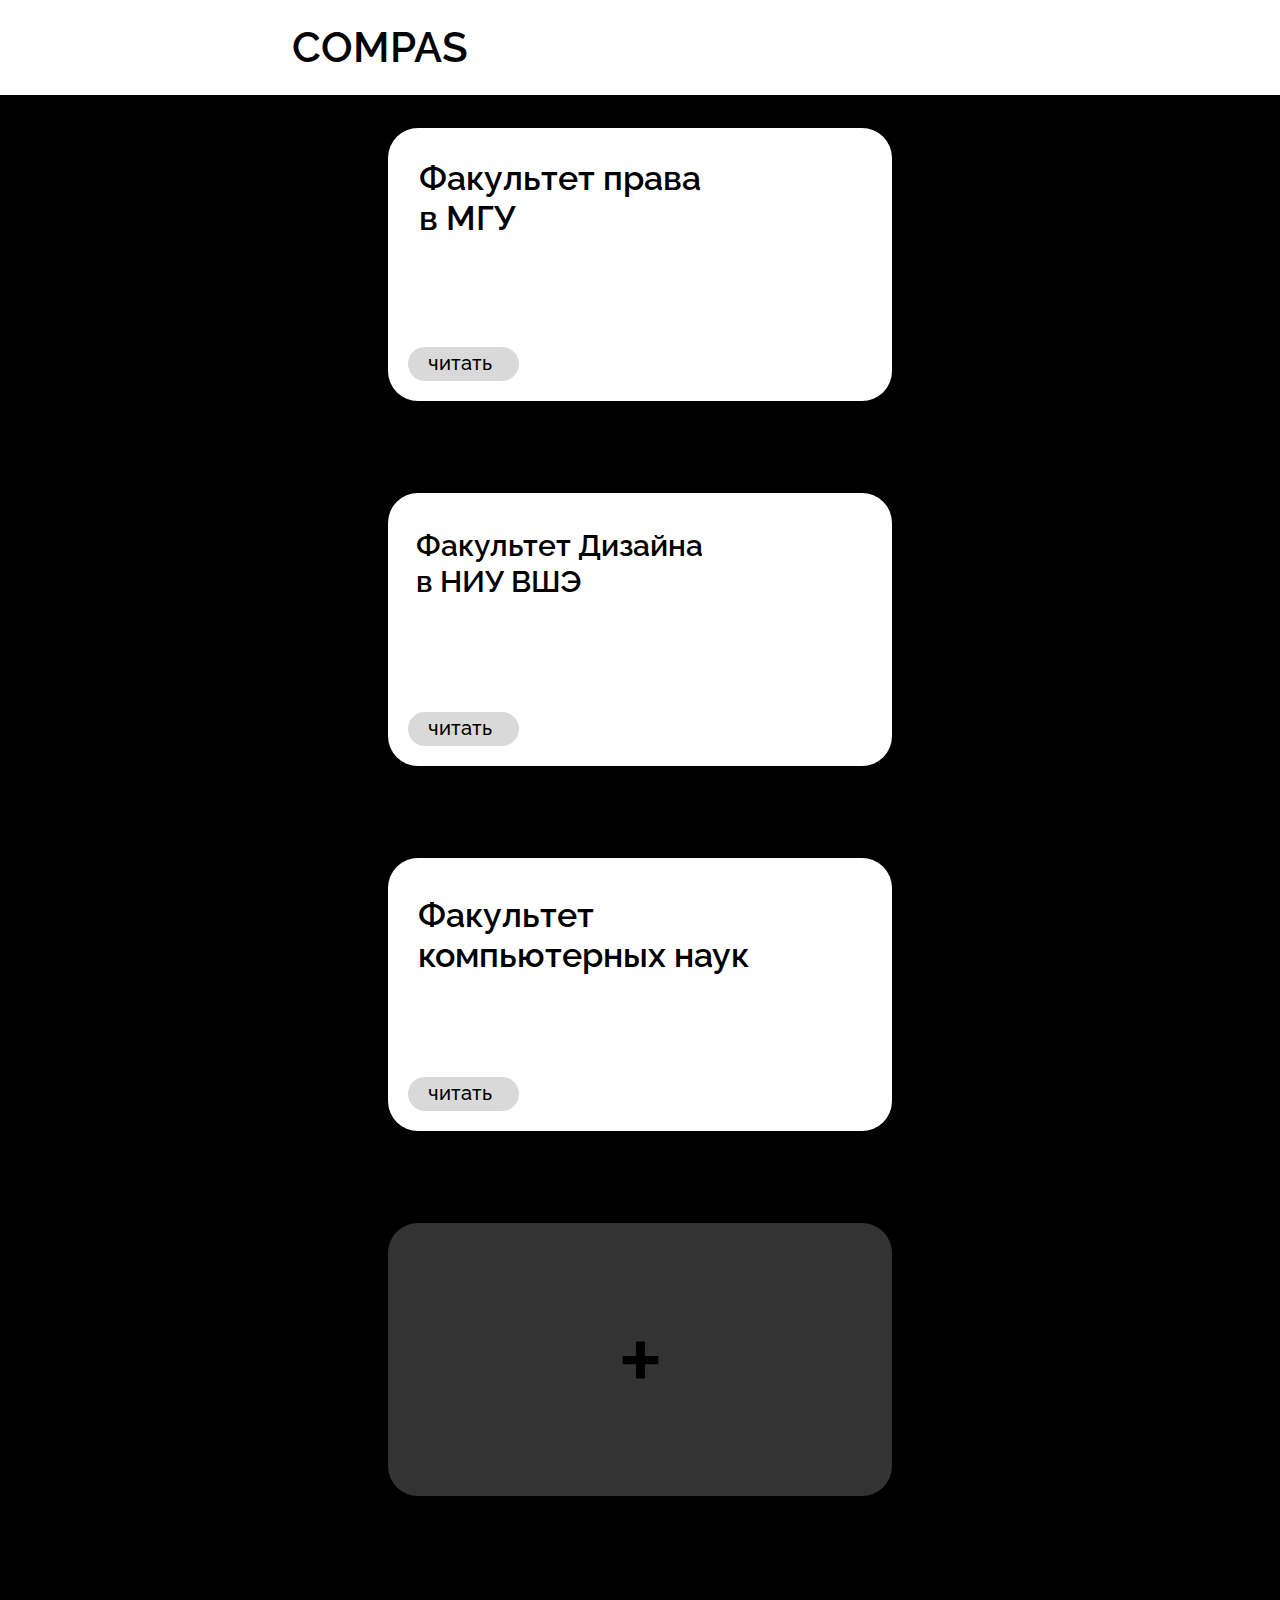
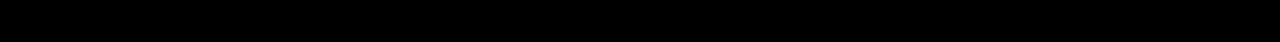
==== blog.html @ 0d0ec93b "compas" ====
<!DOCTYPE html>
<html lang="ru">
<head>
    <meta charset="UTF-8">
    <meta http-equiv="X-UA-Compatible" content="IE=edge">
    <meta name="viewport" content="width=device-width, initial-scale=1.0">
    <title>COMPAS</title>
    <link rel="stylesheet" href="css/blog.css">
    <link rel="preconnect" href="https://fonts.googleapis.com">
    <link rel="preconnect" href="https://fonts.gstatic.com" crossorigin>
    <link href="https://fonts.googleapis.com/css2?family=Montserrat:wght@700&display=swap" rel="stylesheet">
    <link href="https://fonts.googleapis.com/css2?family=Raleway:wght@400;600;700&display=swap" rel="stylesheet">
</head>
<body class="body bg--black">
    <header class="header">
        <div class="container">
            <div class="header-wrapper">
                <a class="header__logo" href="./index.html">Compas</a>    
                <nav class="header__nav nav">
                    <a class="nav__link nav__link--selected" href="./index.html">О нас</a>
                    <a class="nav__link" href="#articles">Статьи</a>    
                    <a class="nav__link" href="#subscribe">Подписаться</a>
                </nav>
            </div>
        </div>
    </header>

    <section class="faculties">
        <div class="faculties-wrapper">
            <div class="faculty__card card">
                <h2 class="card__title title-1">Факультет права 
                    <br>в МГУ</h2>
                <a href="#" class="card__btn">читать</a>
            </div>
            <div class="faculty__card card">
                <h2 class="card__title title-2">Факультет Дизайна<br>в НИУ ВШЭ</h2>
                <a href="./post.html" class="card__btn">читать</a>
            </div>
            <div class="faculty__card card">
                <h2 class="card__title title-3">Факультет<br>компьютерных наук</h2>
                <a href="#" class="card__btn">читать</a>
            </div>
            <div class="empty__card">
                <div class="empty__card__content">+</div>
            </div>
        </div>
    </section>
---- css/blog.css ----
@import url("reset.css");
@import url("common.css");

.faculties {
    padding: 128px 135px 146px;
}
@media screen and (max-width: 835px) {
    .faculties {
        padding: 60px 20px;
    }
}
.faculties-wrapper {
    display: flex;
    flex-direction: row;
    flex-wrap: wrap;
    column-gap: 158px;
    row-gap: 92px;
    justify-content: center;
}

.faculty__card {
    border-radius: 30px;
    background-color: white;
    width: 504px;
    height: 273px;
    padding: 20px;
    box-sizing: border-box;
    display: flex;
    flex-direction: column;
    justify-content: space-between;
}
@media screen and (max-width: 835px) {
    .facultiy__card {
        width: 100%;  
    }
}
.card__title {
    font-weight: 600;
    font-size: 34px;
    line-height: 40px;
    text-transform: initial;
    background-size: contain;
}

.title-1 {
    background: url('../img/blog/title-1.png') center left no-repeat;
    padding: 10px 23px 10px 11px;
    max-width: 283px;
}
.title-2 {
    background: url('../img/blog/title-2.png') center left no-repeat;
    padding: 15px 5px 14px 8px;
    font-size: 30px;
    line-height: 36px;
    max-width: 296px;

}
.title-3 {
    background: url('../img/blog/title-3.png') center left no-repeat;
    padding: 17px 15px 15px 10px;
    max-width: 335px;
}

.card__btn {
    width: 111px;
    height: 34px;
    border-radius: 70px;
    cursor: pointer;
    background-color: #D9D9D9;
    padding: 8px 20px; 
    border: none;
    font-weight: 500;
    font-size: 20px;
    line-height: 17px;
    text-decoration: none;
    color: var(--col-black);
    box-sizing: border-box;
}

.empty__card {
    border-radius: 30px;
    background-color: rgba(255, 255, 255, 0.2);
    width: 504px;
    height: 273px;
    box-sizing: border-box;
    display: flex;
    flex-direction: row;
    align-items: center;
    justify-content: center;
}

.empty__card__content {
    font-weight: 500;
    font-size: 113px;
    line-height: 30px;
    /* or 30px */
    text-align: center;
    color: black;
}
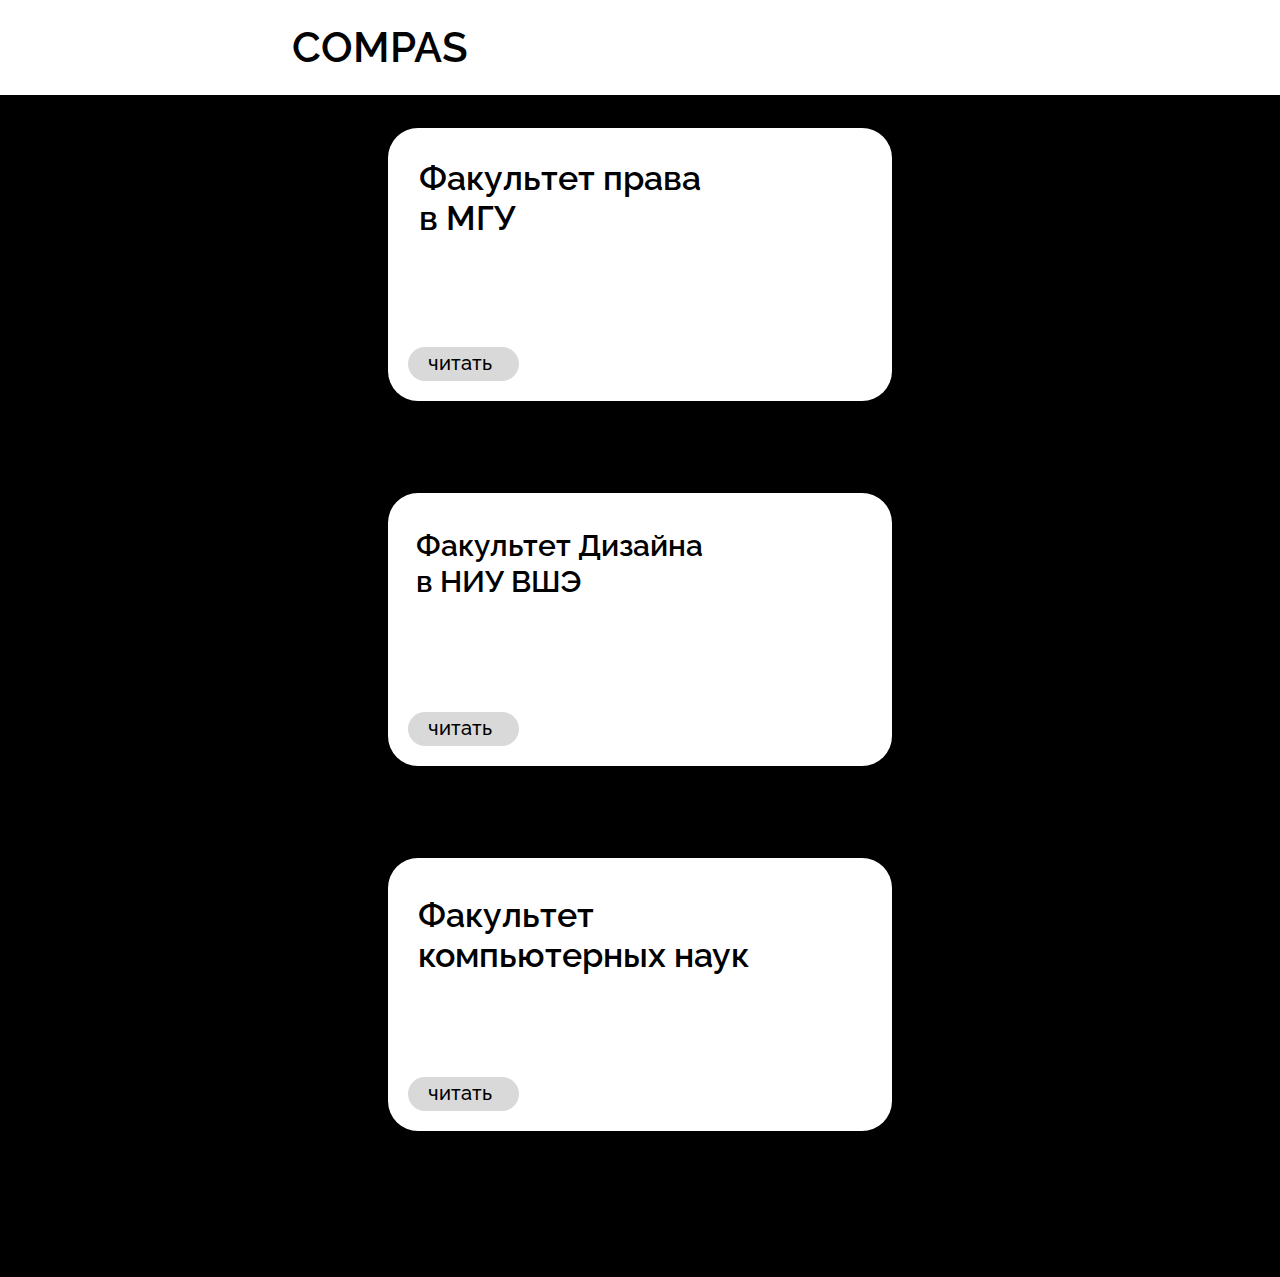
==== commit f46b2594: "Update blog.html" ====
--- a/blog.html
+++ b/blog.html
@@ -40,9 +40,9 @@
                 <h2 class="card__title title-3">Факультет<br>компьютерных наук</h2>
                 <a href="#" class="card__btn">читать</a>
             </div>
-            <div class="empty__card">
+<!--             <div class="empty__card">
                 <div class="empty__card__content">+</div>
-            </div>
+            </div> -->
         </div>
     </section>
        
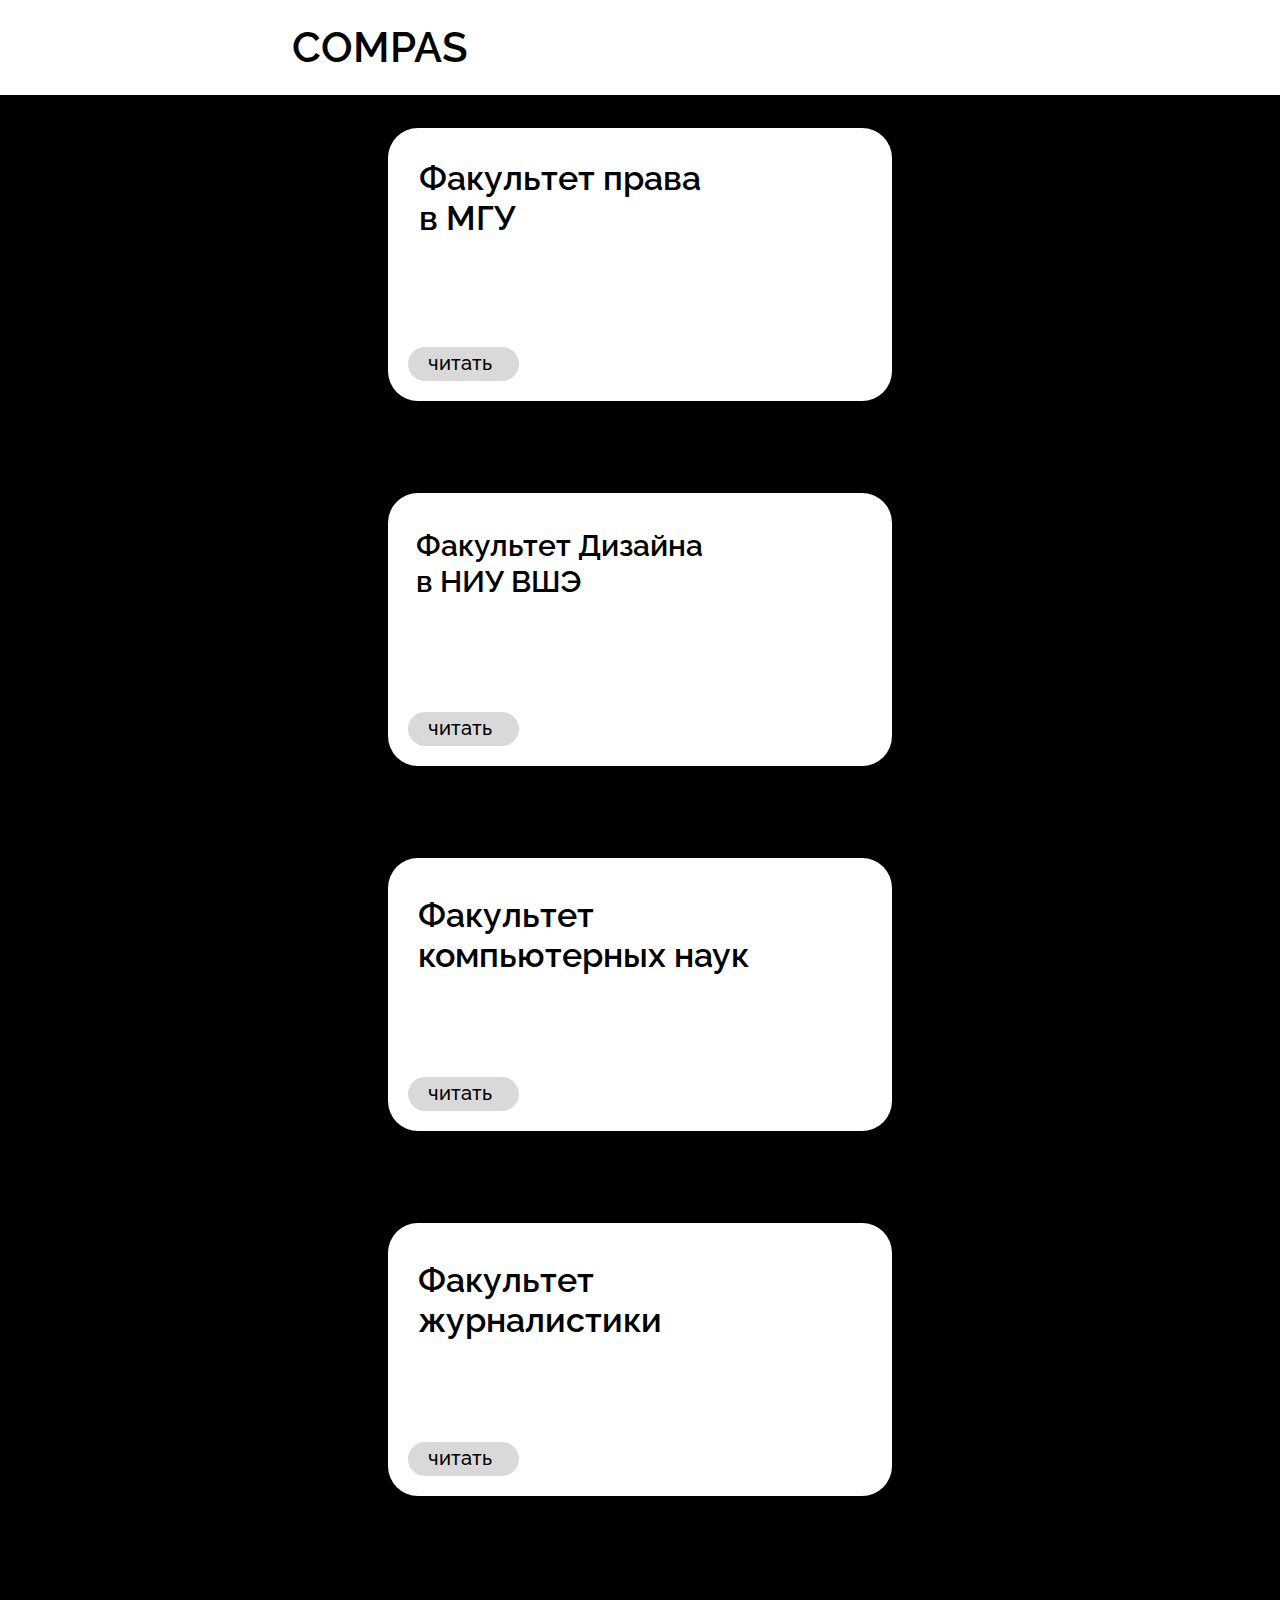
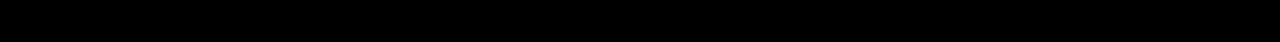
==== commit 2596bb30: "Update blog.html" ====
--- a/blog.html
+++ b/blog.html
@@ -40,6 +40,10 @@
                 <h2 class="card__title title-3">Факультет<br>компьютерных наук</h2>
                 <a href="#" class="card__btn">читать</a>
             </div>
+             <div class="faculty__card card">
+                <h2 class="card__title title-3">Факультет журналистики</h2>
+                <a href="#" class="card__btn">читать</a>
+            </div>
 <!--             <div class="empty__card">
                 <div class="empty__card__content">+</div>
             </div> -->
--- a/css/blog.css
+++ b/css/blog.css
@@ -77,7 +77,7 @@
     box-sizing: border-box;
 }
 
-.empty__card {
+/* .empty__card {
     border-radius: 30px;
     background-color: rgba(255, 255, 255, 0.2);
     width: 504px;
@@ -87,7 +87,7 @@
     flex-direction: row;
     align-items: center;
     justify-content: center;
-}
+} */
 
 .empty__card__content {
     font-weight: 500;
@@ -96,4 +96,4 @@
     /* or 30px */
     text-align: center;
     color: black;
-}+}
